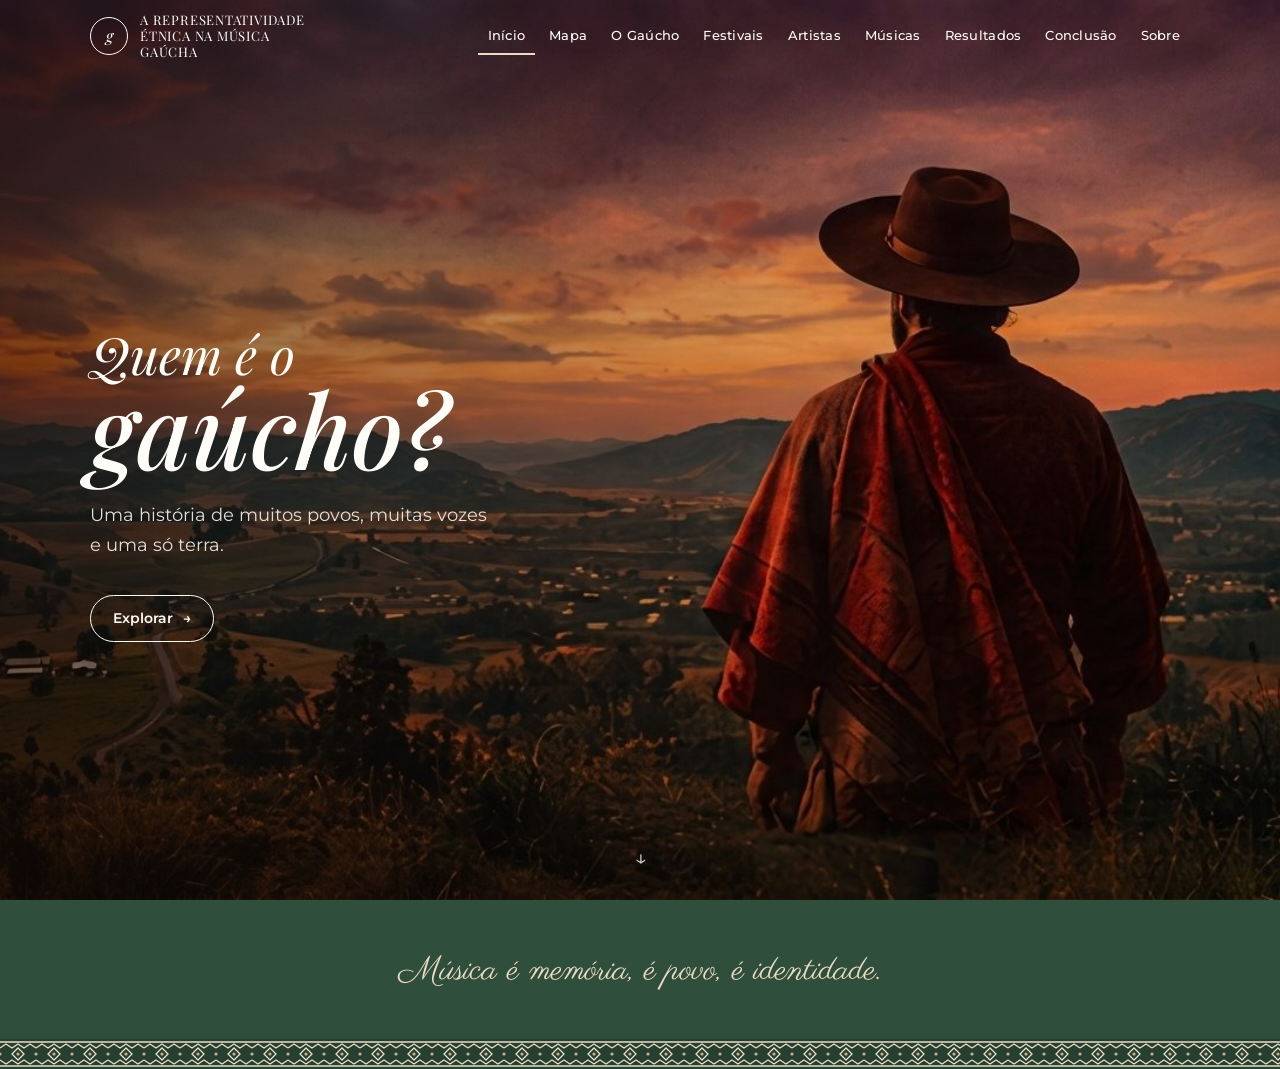
==== index.html @ 1f3fa342 "Site da pesquisa: A representatividade étnica na música gaúcha Site estático com mapa interativo tem" ====
<!doctype html>
<html lang="pt-BR">
<head>
  <meta charset="utf-8">
  <meta name="viewport" content="width=device-width, initial-scale=1">
  <title>Quem é o gaúcho? · A Representatividade Étnica na Música Gaúcha</title>
  <meta name="description" content="Uma história de muitos povos, muitas vozes e uma só terra.">
  <link rel="preconnect" href="https://fonts.googleapis.com">
  <link rel="preconnect" href="https://fonts.gstatic.com" crossorigin>
  <link href="https://fonts.googleapis.com/css2?family=Montserrat:wght@400;500;600;700&family=Playfair+Display:ital,wght@0,500;0,600;1,400;1,500&family=Parisienne&display=swap" rel="stylesheet">
  <link rel="stylesheet" href="assets/css/style.css">
</head>
<body data-pagina="inicio" class="hero-page">
<main id="conteudo">
  <section class="hero">
    <img class="hero-fundo" src="assets/img/capa.jpg" alt="" style="object-position: 72% center">

    <div class="container">
      <h1><small>Quem é o</small>gaúcho?</h1>
      <p>Uma história de muitos povos, muitas vozes e uma só terra.</p>
      <a class="btn btn-contorno" href="mapa.html">Explorar</a>
    </div>
    <a class="rolar" href="mapa.html" aria-label="Ir para o mapa">↓</a>
  </section>
</main>
<script src="assets/js/main.js"></script>
</body>
</html>
---- assets/css/style.css ----
/* =========================================================
   A Representatividade Étnica na Música Gaúcha — estilos
   Paleta base: #6B0F0F (vinho) · #2F4E3B (verde) · #EBDCC5 (bege) · #C9B38F (caramelo) · #F7F3E9 (creme)
   ========================================================= */

:root {
  --bege: #ebdcc5;
  --bege-claro: #f7f3e9;
  --bege-escuro: #c9b38f; /* caramelo */
  --verde: #2f4e3b;
  --verde-claro: #3e6650;
  --vinho: #6b0f0f;
  --vinho-claro: #8c2020;
  --tinta: #2a1d17;        /* texto principal */
  --tinta-suave: #5c4a3e;  /* texto secundário */
  --linha: #dfcfb3;        /* bordas e divisórias */
  --branco: #fffdf8;

  --fonte-titulo: "Playfair Display", Georgia, "Times New Roman", serif;
  --fonte-texto: "Montserrat", "Segoe UI", Arial, sans-serif;

  --largura: 1180px;
  --gutter: clamp(16px, 4vw, 40px);
  --raio: 10px;
  --sombra: 0 6px 24px rgba(42, 29, 23, .10);
  --altura-header: 72px;
}

/* ---------- Base ---------- */
*, *::before, *::after { box-sizing: border-box; }
[hidden] { display: none !important; }
html { scroll-behavior: smooth; }
body {
  margin: 0;
  font-family: var(--fonte-texto);
  font-size: 16px;
  line-height: 1.65;
  color: var(--tinta);
  background: var(--bege-claro);
  -webkit-font-smoothing: antialiased;
  overflow-x: hidden;
}
img { max-width: 100%; display: block; }
a { color: var(--vinho); }
h1, h2, h3, h4 {
  font-family: var(--fonte-titulo);
  font-weight: 600;
  line-height: 1.15;
  margin: 0 0 .5em;
  color: var(--tinta);
}
h1 { font-size: clamp(2rem, 4.5vw, 3.2rem); }
h2 { font-size: clamp(1.5rem, 3vw, 2.1rem); }
h3 { font-size: 1.25rem; }
p { margin: 0 0 1em; }
.lead { font-size: 1.05rem; color: var(--tinta-suave); max-width: 46ch; }

.container {
  width: 100%;
  max-width: var(--largura);
  margin: 0 auto;
  padding: 0 var(--gutter);
}
.skip-link {
  position: absolute; left: -999px; top: 8px;
  background: var(--verde); color: var(--branco); padding: 8px 14px; z-index: 200;
}
.skip-link:focus { left: 8px; }
:focus-visible { outline: 3px solid var(--vinho); outline-offset: 2px; }

/* ---------- Cabeçalho ---------- */
.site-header {
  position: sticky; top: 0; z-index: 100;
  background: rgba(247, 243, 233, .96);
  backdrop-filter: blur(6px);
  border-bottom: 1px solid var(--linha);
}
.site-header .container {
  display: flex; align-items: center; justify-content: space-between;
  gap: 24px; min-height: var(--altura-header);
}
.brand {
  display: flex; align-items: center; gap: 12px;
  text-decoration: none; color: var(--tinta);
  font-family: var(--fonte-titulo);
  font-size: .82rem; line-height: 1.2; letter-spacing: .06em; text-transform: uppercase;
  max-width: 230px;
}
.brand-mark {
  flex: none; width: 38px; height: 38px; border-radius: 50%;
  border: 1.5px solid currentColor;
  display: grid; place-items: center;
  font-size: 1rem; font-style: italic; text-transform: none; letter-spacing: 0;
}
.nav-toggle {
  display: none; background: none; border: 0; cursor: pointer;
  width: 44px; height: 44px; color: inherit; padding: 10px;
}
.nav-toggle span, .nav-toggle span::before, .nav-toggle span::after {
  display: block; width: 24px; height: 2px; background: currentColor; position: relative; transition: .2s;
}
.nav-toggle span::before, .nav-toggle span::after { content: ""; position: absolute; left: 0; }
.nav-toggle span::before { top: -7px; }
.nav-toggle span::after { top: 7px; }
.nav-open .nav-toggle span { background: transparent; }
.nav-open .nav-toggle span::before { top: 0; transform: rotate(45deg); }
.nav-open .nav-toggle span::after { top: 0; transform: rotate(-45deg); }

.site-nav ul { list-style: none; margin: 0; padding: 0; display: flex; gap: 4px; flex-wrap: wrap; }
.site-nav a {
  display: block; padding: 8px 10px; border-radius: 6px;
  text-decoration: none; color: inherit;
  font-size: .82rem; font-weight: 500; letter-spacing: .02em;
}
.site-nav a:hover { background: rgba(107, 15, 15, .08); }
.site-nav a[aria-current="page"] { color: var(--vinho); box-shadow: inset 0 -2px 0 var(--vinho); border-radius: 0; }

/* Cabeçalho transparente sobre a capa (index e conclusão) */
.hero-page .site-header {
  position: absolute; left: 0; right: 0;
  background: transparent; backdrop-filter: none; border-bottom: 0;
  color: var(--branco);
}
.hero-page .brand { color: var(--branco); }
.hero-page .site-nav a[aria-current="page"] { color: var(--branco); box-shadow: inset 0 -2px 0 var(--bege); }
.hero-page .site-nav a:hover { background: rgba(255, 255, 255, .12); }

@media (max-width: 1080px) {
  .nav-toggle { display: block; }
  .site-nav {
    position: fixed; inset: var(--altura-header) 0 auto 0;
    background: var(--bege-claro); color: var(--tinta);
    border-bottom: 1px solid var(--linha); box-shadow: var(--sombra);
    max-height: 0; overflow: hidden; transition: max-height .3s ease;
  }
  .nav-open .site-nav { max-height: 80vh; overflow-y: auto; }
  .site-nav ul { flex-direction: column; padding: 8px var(--gutter) 16px; }
  .site-nav a { padding: 12px 8px; font-size: .95rem; border-bottom: 1px solid var(--linha); border-radius: 0; }
  .hero-page .site-nav a[aria-current="page"],
  .site-nav a[aria-current="page"] { color: var(--vinho); box-shadow: none; font-weight: 700; }
  .hero-page.nav-open .site-header { background: rgba(42, 29, 23, .85); }
}

/* ---------- Botões ---------- */
.btn {
  display: inline-flex; align-items: center; gap: 10px;
  padding: 11px 22px; border-radius: 999px;
  font-family: var(--fonte-texto); font-size: .88rem; font-weight: 600;
  text-decoration: none; cursor: pointer; border: 1.5px solid transparent;
  transition: background .2s, color .2s, transform .2s;
}
.btn::after { content: "→"; transition: transform .2s; }
.btn:hover::after { transform: translateX(3px); }
.btn-verde { background: var(--verde); color: var(--branco); }
.btn-verde:hover { background: var(--verde-claro); }
.btn-vinho { background: var(--vinho); color: var(--branco); }
.btn-vinho:hover { background: var(--vinho-claro); }
.btn-contorno { border-color: currentColor; color: inherit; background: transparent; }
.btn-contorno:hover { background: rgba(255, 255, 255, .12); }
.btn-sem-seta::after { content: none; }

/* ---------- Espaços reservados para imagens ---------- */
.ph {
  position: relative;
  display: grid; place-items: center; text-align: center;
  min-height: 160px; padding: 16px;
  border: 1.5px dashed var(--bege-escuro);
  border-radius: var(--raio);
  background:
    repeating-linear-gradient(135deg, rgba(92,74,62,.06) 0 10px, transparent 10px 20px),
    var(--bege);
  color: var(--tinta-suave);
  font-size: .78rem; font-weight: 600; letter-spacing: .04em; text-transform: uppercase;
}
.ph::before {
  content: ""; display: block; width: 28px; height: 22px; margin: 0 auto 8px;
  border: 2px solid currentColor; border-radius: 3px; opacity: .6;
  background: linear-gradient(135deg, transparent 55%, currentColor 55% 62%, transparent 62%);
}
.ph-circulo { border-radius: 50%; aspect-ratio: 1; min-height: 0; }
.ph-escuro {
  border-color: rgba(247, 243, 233, .35);
  background:
    repeating-linear-gradient(135deg, rgba(255,255,255,.04) 0 10px, transparent 10px 20px),
    transparent;
  color: rgba(247, 243, 233, .7);
}

/* ---------- Seções ---------- */
main { display: block; }
.secao { padding: clamp(48px, 8vw, 96px) 0; }
.secao-topo { padding-top: clamp(40px, 6vw, 72px); }
.eyebrow {
  display: inline-block; margin-bottom: 12px;
  font-size: .75rem; font-weight: 700; letter-spacing: .14em; text-transform: uppercase;
  color: var(--vinho);
}
.duas-colunas {
  display: grid; gap: clamp(28px, 5vw, 64px);
  grid-template-columns: minmax(0, 1fr) minmax(0, 1.2fr);
  align-items: start;
}
@media (max-width: 820px) { .duas-colunas { grid-template-columns: 1fr; } }

.aviso-pendente {
  display: inline-block; font-size: .78rem; color: var(--tinta-suave);
  background: var(--bege); border-left: 3px solid var(--vinho);
  padding: 6px 12px; border-radius: 0 6px 6px 0;
}

/* ---------- Capa (página 1) e Conclusão (página 9) ---------- */
.hero {
  position: relative; min-height: 100vh; min-height: 100svh;
  display: flex; align-items: center;
  color: var(--branco);
  background:
    radial-gradient(ellipse at 75% 40%, rgba(107, 15, 15, .35), transparent 60%),
    linear-gradient(120deg, #3d0909 0%, var(--vinho) 45%, #4a2a12 100%);
  overflow: hidden;
}
.hero-fundo { position: absolute; inset: 0; border-radius: 0; border: 0; width: 100%; height: 100%; object-fit: cover; }

/* Página 3: aquarela de fundo, texto à esquerda e conceitos à direita */
.secao-papel {
  position: relative; overflow: hidden; background: #f1e6d4;
  min-height: calc(100vh - var(--altura-header)); min-height: calc(100svh - var(--altura-header));
  display: flex; align-items: center; padding: clamp(40px, 6vw, 72px) 0;
}
.papel-fundo { position: absolute; inset: 0; width: 100%; height: 100%; object-fit: cover; object-position: 55% 40%; }
.secao-papel::after { /* suaviza a borda esquerda para leitura do texto */
  content: ""; position: absolute; inset: 0; pointer-events: none;
  background: linear-gradient(90deg, rgba(241, 230, 212, .92) 0%, rgba(241, 230, 212, .55) 30%, transparent 48%);
}
.papel-grade { position: relative; z-index: 1; display: flex; justify-content: space-between; align-items: center; gap: 32px; }
.papel-texto { max-width: 400px; }
.papel-conceitos { width: 300px; flex: none; }
.papel-conceitos .conceito-btn { background: rgba(247, 243, 233, .94); backdrop-filter: blur(2px); }
@media (max-width: 860px) {
  .secao-papel { display: block; min-height: 0; padding-top: 0; }
  .papel-fundo { position: relative; height: 56vw; object-position: 50% 40%; }
  .secao-papel::after { display: none; }
  .papel-grade { flex-direction: column; align-items: stretch; padding-top: 28px; }
  .papel-texto { max-width: none; }
  .papel-conceitos { width: 100%; }
}
.hero-fundo.ph { align-items: end; padding-bottom: 90px; }
.hero::after { /* escurece para leitura do texto quando a imagem real entrar */
  content: ""; position: absolute; inset: 0;
  background: linear-gradient(90deg, rgba(20, 8, 4, .55) 0%, rgba(20, 8, 4, .1) 70%);
  pointer-events: none;
}
.hero .container { position: relative; z-index: 1; padding-top: var(--altura-header); }
.hero h1 {
  color: var(--branco); font-style: italic; font-weight: 500;
  font-size: clamp(3rem, 9vw, 6.4rem); line-height: .95; margin-bottom: 24px;
}
.hero h1 small { display: block; font-size: .5em; font-weight: 400; }
.hero p { font-size: clamp(1rem, 1.6vw, 1.15rem); max-width: 34ch; color: rgba(247, 243, 233, .9); }
.hero .btn { margin-top: 16px; }
.hero-conclusao { text-align: center; justify-content: center;
  background: linear-gradient(180deg, #4a1e0c 0%, #7a3412 45%, #2a1d17 100%); }
.hero-conclusao .container { display: flex; flex-direction: column; align-items: center; }
.hero-conclusao h1 { font-size: clamp(2.4rem, 6.5vw, 4.6rem); }
.hero-conclusao p { max-width: 58ch; }
.hero-conclusao::after { background: rgba(20, 8, 4, .35); }
.rolar {
  position: absolute; left: 50%; bottom: 24px; z-index: 1; transform: translateX(-50%);
  color: var(--branco); font-size: 1.4rem; text-decoration: none; opacity: .8;
  animation: flutuar 2s ease-in-out infinite;
}
@keyframes flutuar { 50% { transform: translate(-50%, 6px); } }

/* ---------- Mapa (página 2) ---------- */
.mapa-grid {
  display: grid; grid-template-columns: minmax(0, .75fr) minmax(0, 1.5fr); grid-template-rows: auto 1fr;
  grid-template-areas: "texto palco" "lateral palco"; column-gap: clamp(24px, 4vw, 56px); align-items: start;
}
.mapa-texto { grid-area: texto; }
.mapa-palco { grid-area: palco; }
.mapa-lateral { grid-area: lateral; }
@media (max-width: 900px) {
  .mapa-grid { grid-template-columns: 1fr; grid-template-areas: "texto" "palco" "lateral"; }
}

.legenda-povos { list-style: none; padding: 0; margin: 8px 0 0; display: grid; gap: 4px; }
.povo-btn {
  display: flex; align-items: center; gap: 12px; width: 100%; padding: 6px 10px 6px 6px;
  background: none; border: 1px solid transparent; border-radius: 999px; cursor: pointer;
  font-family: var(--fonte-texto); font-size: .9rem; color: var(--tinta); text-align: left;
  transition: opacity .3s, background .2s, border-color .2s;
}
.povo-btn:hover { background: var(--branco); border-color: var(--linha); }
.povo-btn.ativo { background: var(--branco); border-color: currentColor; }
.povo-btn.ausente { opacity: .45; }
.povo-btn .povo-nome { font-weight: 600; }
.povo-btn .povo-data { margin-left: auto; font-size: .78rem; color: var(--tinta-suave); }
.povo-icone { flex: none; width: 32px; height: 32px; border-radius: 50%; display: grid; place-items: center; color: var(--branco); }
.povo-icone.grande { width: 48px; height: 48px; }
@media (max-width: 900px) {
  .legenda-povos { grid-template-columns: repeat(auto-fill, minmax(190px, 1fr)); }
}

.mapa-palco { position: relative; }
.mapa-figura { margin: 0; }
.mapa-figura svg { display: block; width: 100%; height: auto; max-height: 78vh; }
.area { stroke: var(--bege-claro); stroke-width: 2; stroke-linejoin: round; cursor: pointer; transition: opacity .6s ease, filter .2s; }
.area:hover, .area.ativo { filter: brightness(1.12) saturate(1.1); }
.area-orig.esmaecida { opacity: .32; }
.area-orig.oculta { opacity: 0; pointer-events: none; }
.area-reg { opacity: 0; pointer-events: none; }
.area-reg.visivel { opacity: 1; pointer-events: auto; }
.area-reg.nova { animation: chegada 1s ease; }
@keyframes chegada { from { opacity: 0; } 40% { filter: brightness(1.35); } }
.pino { cursor: pointer; transition: transform .7s cubic-bezier(.4, 0, .2, 1), opacity .4s; }
.pino-fundo { stroke: var(--branco); stroke-width: 3; filter: drop-shadow(0 2px 4px rgba(0,0,0,.3)); transition: r .2s; }
.pino:hover .pino-fundo, .pino.ativo .pino-fundo { r: 28; }
.pino.ativo .pino-fundo { stroke: var(--tinta); }
.pino.oculto { opacity: 0; pointer-events: none; }
.pino:focus { outline: none; }
.pino:focus-visible .pino-fundo { stroke: var(--tinta); stroke-width: 4; }

.mapa-card {
  position: relative; margin-top: 8px;
  background: var(--branco); border: 1px solid var(--linha); border-radius: 14px; box-shadow: var(--sombra);
  padding: 22px 22px 18px; font-size: .9rem; animation: surgir .3s ease;
}
@keyframes surgir { from { opacity: 0; transform: translateY(6px); } }
.card-voltar { margin-top: 14px; background: none; border: 0; padding: 0; cursor: pointer;
  font-family: var(--fonte-texto); font-size: .82rem; font-weight: 600; color: var(--verde); }
.card-voltar:hover { color: var(--vinho); }
.mapa-card .janela-fechar { top: 6px; right: 6px; }
.card-topo { display: flex; gap: 14px; align-items: center; margin-bottom: 14px; padding-right: 28px; }
.card-topo h2 { font-size: 1.45rem; margin: 0; }
.card-data { display: block; font-size: .8rem; font-weight: 600; color: var(--vinho); margin-top: 2px; }
.card-onde { color: var(--tinta-suave); }
.card-rotulo { margin: 14px 0 6px; font-size: .74rem; font-weight: 700; letter-spacing: .1em; text-transform: uppercase; color: var(--verde); }
.card-contrib { margin: 0; padding-left: 18px; }
.card-contrib li { margin-bottom: 2px; }

.tempo-controle { display: flex; align-items: center; gap: 20px; margin-top: 32px; padding: 18px 20px;
  background: var(--branco); border: 1px solid var(--linha); border-radius: var(--raio); }
.tempo-botoes { display: flex; gap: 6px; flex: none; }
.tempo-nav { width: 40px; height: 40px; border-radius: 50%; border: 1.5px solid var(--verde); background: none; color: var(--verde);
  cursor: pointer; font-size: 1rem; display: grid; place-items: center; }
.tempo-nav:hover:not(:disabled) { background: var(--verde); color: var(--branco); }
.tempo-nav:disabled { opacity: .35; cursor: default; }
.tempo-play { background: var(--verde); color: var(--branco); font-size: .8rem; }
.tempo-linha { position: relative; list-style: none; margin: 0; padding: 0; flex: 1; display: grid; grid-template-columns: repeat(7, minmax(0, 1fr)); }
.tempo-linha::before { content: ""; position: absolute; left: 7%; right: 7%; top: 9px; height: 2px; background: var(--bege-escuro); }
.tempo-ponto { position: relative; width: 100%; background: none; border: 0; padding: 26px 4px 0; cursor: pointer;
  font-family: var(--fonte-texto); text-align: center; color: var(--tinta-suave); }
.tempo-ponto::before { content: ""; position: absolute; top: 2px; left: 50%; width: 16px; height: 16px; margin-left: -8px; border-radius: 50%;
  background: var(--bege-claro); border: 2px solid var(--bege-escuro); transition: .3s; }
.tempo-ponto.passado::before { background: var(--vinho); border-color: var(--vinho); }
.tempo-ponto[aria-current]::before { background: var(--vinho); border-color: var(--vinho); box-shadow: 0 0 0 5px rgba(107, 15, 15, .18); transform: scale(1.15); }
.tempo-ano { display: block; font-family: var(--fonte-titulo); font-size: 1.05rem; font-weight: 600; color: var(--tinta); line-height: 1.2; }
.tempo-sub { display: block; font-size: .7rem; line-height: 1.3; margin-top: 2px; }
.tempo-ponto[aria-current] .tempo-ano { color: var(--vinho); }
.tempo-ponto:hover .tempo-ano { color: var(--vinho); }
.tempo-legenda { margin: 14px 0 0; font-size: .92rem; color: var(--tinta-suave); text-align: center; min-height: 1.6em; }
@media (max-width: 760px) {
  .tempo-controle { flex-direction: column; align-items: stretch; padding: 16px 12px; }
  .tempo-botoes { justify-content: center; }
  .tempo-linha { overflow-x: auto; grid-template-columns: repeat(7, minmax(84px, 1fr)); scrollbar-width: thin; }
  .tempo-linha::before { left: 42px; right: 42px; }
}

/* ---------- Conceitos (página 3) ---------- */
.conceitos { display: grid; gap: 12px; margin-top: 28px; }
.conceito-btn {
  display: flex; align-items: center; gap: 14px; width: 100%;
  padding: 16px 20px; text-align: left; cursor: pointer;
  background: var(--branco); border: 1px solid var(--linha); border-radius: var(--raio);
  font-family: var(--fonte-titulo); font-size: 1.15rem; color: var(--tinta);
  transition: border-color .2s, transform .2s, box-shadow .2s;
}
.conceito-btn::before {
  content: "+"; flex: none; width: 28px; height: 28px; border-radius: 50%;
  display: grid; place-items: center; border: 1.5px solid var(--vinho); color: var(--vinho);
  font-family: var(--fonte-texto); font-weight: 600;
}
.conceito-btn::after { content: "→"; margin-left: auto; color: var(--tinta-suave); }
.conceito-btn:hover { border-color: var(--vinho); transform: translateX(4px); box-shadow: var(--sombra); }

/* ---------- Janela (dialog) ---------- */
dialog.janela {
  width: min(560px, calc(100vw - 32px)); max-height: 86vh;
  padding: 0; border: 0; border-radius: 14px;
  background: var(--bege-claro); color: var(--tinta); box-shadow: 0 20px 60px rgba(0,0,0,.35);
}
dialog.janela::backdrop { background: rgba(42, 29, 23, .55); }
.janela-corpo { padding: 32px clamp(20px, 5vw, 36px) 28px; }
.janela-fechar {
  position: absolute; top: 10px; right: 10px; width: 40px; height: 40px;
  border: 0; border-radius: 50%; background: transparent; cursor: pointer;
  font-size: 1.5rem; color: var(--tinta-suave);
}
.janela-fechar:hover { background: var(--bege); }
.janela .meta { font-size: .85rem; color: var(--tinta-suave); margin-bottom: 16px; }
.janela-corpo p { font-size: .95rem; }
.janela-sintese { margin: 18px 0 0; padding: 12px 14px; background: var(--bege); border-left: 3px solid var(--vinho); border-radius: 0 6px 6px 0; }

/* ---------- Festivais / linha do tempo (página 4) ---------- */
.linha-tempo {
  position: relative; list-style: none; margin: 48px 0 0; padding: 0;
  display: grid; grid-template-columns: repeat(5, minmax(0, 1fr)); gap: 20px;
}
.linha-tempo::before {
  content: ""; position: absolute; left: 0; right: 0; top: 72px; height: 2px;
  background: linear-gradient(90deg, transparent, var(--vinho) 8%, var(--vinho) 92%, transparent);
}
.festival-btn {
  position: relative; width: 100%; background: none; border: 0; padding: 0; cursor: pointer;
  text-align: center; color: var(--tinta); font-family: var(--fonte-texto);
}
.festival-capa { display: block; width: 144px; height: 144px; max-width: 100%; margin: 0 auto 16px; border-radius: 8px; object-fit: cover; box-shadow: var(--sombra); transition: transform .2s, box-shadow .2s; }
.festival-btn .ph.festival-capa { display: grid; min-height: 0; font-size: .62rem; padding: 10px; box-shadow: none; }
.festival-btn .ano {
  display: inline-block; margin-bottom: 8px; padding: 2px 10px; border-radius: 999px;
  background: var(--vinho); color: var(--branco); font-size: .78rem; font-weight: 700;
}
.festival-btn strong { display: block; font-family: var(--fonte-titulo); font-size: 1.08rem; line-height: 1.25; }
.festival-btn .cidade { display: block; font-size: .85rem; color: var(--tinta-suave); margin-top: 4px; }
.festival-btn .mais { display: inline-block; margin-top: 10px; font-size: .78rem; font-weight: 600; color: var(--verde); }
.festival-btn:hover .festival-capa { transform: translateY(-3px); box-shadow: 0 10px 28px rgba(42, 29, 23, .2); }
.festival-btn:hover strong { color: var(--vinho); }
@media (max-width: 860px) {
  .linha-tempo { grid-template-columns: 1fr; gap: 0; padding-left: 28px; }
  .linha-tempo::before { left: 8px; right: auto; top: 0; bottom: 0; width: 2px; height: auto;
    background: var(--vinho); }
  .linha-tempo li { position: relative; padding: 0 0 28px; }
  .linha-tempo li::before { content: ""; position: absolute; left: -26px; top: 22px; width: 14px; height: 14px;
    border-radius: 50%; background: var(--bege-claro); border: 2px solid var(--vinho); }
  .festival-btn { display: grid; grid-template-columns: 96px 1fr; gap: 16px; text-align: left; align-items: center; }
  .festival-capa { width: 96px; height: 96px; margin: 0; }
}

/* ---------- Artistas (página 5) ---------- */
.artistas { display: grid; gap: 20px; grid-template-columns: repeat(4, minmax(0, 1fr)); margin-top: 40px; }
.artista {
  background: var(--branco); border: 1px solid var(--linha); border-radius: var(--raio);
  overflow: hidden; display: flex; flex-direction: column;
}
.artista .ph { border-radius: 0; border-width: 0 0 1.5px; aspect-ratio: 3 / 4; min-height: 0; }
.artista-foto { width: 100%; aspect-ratio: 3 / 4; object-fit: cover; object-position: center top; background: var(--bege); }
.artista-texto { padding: 18px 18px 22px; }
.artista h3 { margin-bottom: 8px; }
.artista p { font-size: .9rem; color: var(--tinta-suave); margin: 0; }
@media (max-width: 960px) { .artistas { grid-template-columns: repeat(2, minmax(0, 1fr)); } }
@media (max-width: 520px) { .artistas { grid-template-columns: 1fr; } }

/* ---------- Músicas (página 6) ---------- */
.eixos { list-style: none; counter-reset: eixo; padding: 0; margin: 24px 0 0; display: grid; gap: 12px; }
.eixos li { counter-increment: eixo; display: flex; align-items: center; gap: 14px; font-weight: 500; }
.eixos li::before {
  content: counter(eixo); flex: none; width: 32px; height: 32px; border-radius: 50%;
  display: grid; place-items: center; background: var(--vinho); color: var(--branco);
  font-weight: 700; font-size: .9rem;
}
.grupo-artista { margin-top: 56px; }
.grupo-artista h2 { display: flex; align-items: baseline; gap: 12px; border-bottom: 1px solid var(--linha); padding-bottom: 12px; }
.grupo-artista h2 small { font-family: var(--fonte-texto); font-size: .85rem; font-weight: 500; color: var(--tinta-suave); }
.lista-musicas { list-style: none; padding: 0; margin: 20px 0 0; display: grid; gap: 12px;
  grid-template-columns: repeat(auto-fill, minmax(240px, 1fr)); }
.musica-card {
  display: flex; align-items: center; gap: 14px; height: 100%;
  padding: 16px 18px; border-radius: var(--raio);
  background: var(--branco); border: 1px solid var(--linha);
  text-decoration: none; color: var(--tinta);
  transition: border-color .2s, transform .2s, box-shadow .2s;
}
.musica-card .num { flex: none; font-family: var(--fonte-titulo); font-size: 1.4rem; color: var(--vinho); min-width: 2ch; }
.musica-card strong { display: block; font-family: var(--fonte-titulo); font-size: 1.05rem; line-height: 1.25; }
.musica-card span.ver { display: block; font-size: .78rem; color: var(--verde); font-weight: 600; margin-top: 4px; }
.musica-card:hover { border-color: var(--vinho); transform: translateY(-2px); box-shadow: var(--sombra); }

/* ---------- Ficha da música (página 7) ---------- */
.voltar { display: inline-flex; gap: 8px; font-size: .88rem; font-weight: 600; text-decoration: none; color: var(--tinta-suave); margin-bottom: 24px; }
.voltar:hover { color: var(--vinho); }
.ficha-topo { display: flex; flex-wrap: wrap; align-items: end; justify-content: space-between; gap: 12px 32px;
  border-bottom: 1px solid var(--linha); padding-bottom: 24px; margin-bottom: 32px; }
.ficha-topo h1 { margin: 0; }
.ficha-topo .artista-nome { font-size: 1.05rem; color: var(--tinta-suave); margin: 6px 0 0; }
.ficha { display: grid; grid-template-columns: minmax(0, 1fr) minmax(0, 1.15fr); gap: clamp(24px, 4vw, 48px); align-items: start; }
@media (max-width: 860px) { .ficha { grid-template-columns: 1fr; } }
.painel { background: var(--branco); border: 1px solid var(--linha); border-radius: var(--raio); padding: clamp(20px, 3vw, 32px); }
.painel > h2 { font-size: 1.3rem; }
.analise-eixo { padding: 18px 0; border-top: 1px solid var(--linha); }
.analise-eixo:first-of-type { border-top: 0; padding-top: 4px; }
.analise-eixo h3 { display: flex; align-items: center; gap: 12px; font-size: 1.05rem; }
.analise-eixo h3 .n { flex: none; width: 26px; height: 26px; border-radius: 50%; display: grid; place-items: center;
  background: var(--vinho); color: var(--branco); font-family: var(--fonte-texto); font-size: .78rem; font-weight: 700; }
.analise-eixo p, .analise-eixo blockquote { font-size: .95rem; }
.analise-eixo blockquote { margin: 10px 0 0; padding: 8px 14px; border-left: 3px solid var(--verde);
  background: var(--bege-claro); font-family: var(--fonte-titulo); font-style: italic; }
.analise-eixo .rotulo { margin: 14px 0 6px; font-size: .78rem; font-weight: 700; letter-spacing: .08em; text-transform: uppercase; color: var(--verde); }
.analise-eixo .rotulo-inline { color: var(--verde); }
.analise-eixo blockquote + blockquote { margin-top: 6px; }
.analise-eixo blockquote + p:not(.rotulo) { margin-top: 12px; }
.nota { font-size: .85rem; color: var(--tinta-suave); margin-top: -4px; }
.trechos { list-style: none; padding: 0; margin: 0 0 24px; display: grid; gap: 14px; }
.trechos li { font-family: var(--fonte-titulo); font-style: italic; font-size: 1.05rem; line-height: 1.6;
  padding-left: 16px; border-left: 3px solid var(--vinho); }
.btn-letra { font-size: .82rem; }
.letra { max-height: calc(100vh - var(--altura-header) - 40px); overflow-y: auto; }
.letra { position: sticky; top: calc(var(--altura-header) + 20px); }
.letra pre { margin: 0; white-space: pre-wrap; font-family: var(--fonte-titulo); font-size: 1.02rem; line-height: 1.8; }
@media (max-width: 860px) { .letra { position: static; max-height: none; overflow: visible; } }
.ficha-nav { display: flex; justify-content: space-between; gap: 16px; flex-wrap: wrap; margin-top: 40px; }
.ficha-nav a { text-decoration: none; font-weight: 600; font-size: .9rem; color: var(--verde); }
.ficha-nav a:hover { color: var(--vinho); }
.vazio { color: var(--tinta-suave); font-style: italic; }

/* ---------- Resultados (página 8) ---------- */
.abas { display: flex; flex-wrap: wrap; gap: 6px; margin: 28px 0 20px; }
.abas button {
  padding: 8px 16px; border-radius: 6px; border: 1px solid var(--linha);
  background: var(--branco); cursor: pointer; font-family: var(--fonte-texto); font-size: .85rem; font-weight: 600; color: var(--tinta);
}
.abas button[aria-selected="true"] { background: var(--vinho); color: var(--branco); border-color: var(--vinho); }
.resultados-layout { display: grid; grid-template-columns: minmax(0, 1.6fr) minmax(0, 1fr); gap: 32px; align-items: start; }
@media (max-width: 860px) { .resultados-layout { grid-template-columns: 1fr; } }
.kpis { display: grid; grid-template-columns: repeat(4, minmax(0, 1fr)); gap: 16px; margin: 32px 0 8px; }
@media (max-width: 860px) { .kpis { grid-template-columns: repeat(2, minmax(0, 1fr)); } }
.kpi { background: var(--branco); border: 1px solid var(--linha); border-radius: var(--raio); padding: 18px 20px; }
.kpi-valor { display: block; font-family: var(--fonte-texto); font-weight: 600; font-size: clamp(2rem, 4vw, 2.8rem); line-height: 1.1; color: var(--tinta); }
.kpi-rotulo { display: block; margin-top: 6px; font-size: .85rem; color: var(--tinta-suave); line-height: 1.4; }

.grafico h2 { font-size: 1.35rem; margin-bottom: 4px; }
.grafico-sub { font-size: .88rem; color: var(--tinta-suave); margin-bottom: 24px; }
.grafico-nota { margin: 24px 0 0; padding-top: 16px; border-top: 1px solid var(--linha); font-size: .92rem; }
.barras { display: grid; gap: 14px; }
.barra-linha { display: grid; grid-template-columns: minmax(120px, 34%) 1fr; gap: 16px; align-items: center; border-radius: 6px; padding: 2px 4px; cursor: default; }
.barra-linha:hover, .barra-linha:focus-visible { background: var(--bege-claro); }
.barra-nome { font-size: .88rem; color: var(--tinta); line-height: 1.3; }
.barra-trilho { display: flex; align-items: center; gap: 10px; min-height: 28px; border-left: 1px solid var(--linha); }
.barra { display: block; height: 24px; background: var(--vinho); border-radius: 0 4px 4px 0; min-width: 0; }
.barra-neutra { background: #a9a193; }
.barra-valor { font-size: .88rem; font-weight: 600; font-variant-numeric: tabular-nums; color: var(--tinta); }
.pilha { display: flex; gap: 2px; height: 24px; }
.pilha-seg { display: flex; align-items: center; justify-content: center; min-width: 0; font-size: .75rem; font-weight: 600; cursor: default; }
.pilha-seg:first-child { border-radius: 0; }
.pilha-seg:last-child { border-radius: 0 4px 4px 0; }
.pilha-seg:hover, .pilha-seg:focus-visible, .segmento:hover, .segmento:focus-visible { filter: brightness(1.15); outline: none; }
.segmentada { display: flex; gap: 2px; height: 28px; }
.segmento { display: flex; align-items: center; padding: 0 8px; border-radius: 4px; min-width: 0; font-size: .78rem; font-weight: 600; cursor: default; }
.segmento-txt { white-space: nowrap; }
.legenda-graf { list-style: none; padding: 0; margin: 18px 0 0; display: flex; flex-wrap: wrap; gap: 8px 20px; font-size: .84rem; color: var(--tinta-suave); }
.legenda-graf li { display: flex; align-items: center; gap: 8px; }
.chave { width: 12px; height: 12px; border-radius: 3px; flex: none; }
.tabela { margin-top: 18px; font-size: .88rem; }
.tabela summary { cursor: pointer; font-weight: 600; color: var(--verde); }
.tabela h3 { font-family: var(--fonte-texto); font-size: .8rem; font-weight: 700; letter-spacing: .06em; text-transform: uppercase; color: var(--tinta-suave); margin: 18px 0 6px; }
.lista-cat { margin: 0; padding-left: 18px; columns: 2 220px; }
.lista-cat li { break-inside: avoid; margin-bottom: 2px; }
.lista-cat span { color: var(--tinta-suave); }
.tabela-dados { width: 100%; border-collapse: collapse; margin-top: 12px; font-size: .85rem; }
.tabela-dados th, .tabela-dados td { padding: 8px 10px; border-bottom: 1px solid var(--linha); text-align: left; }
.tabela-dados td { font-variant-numeric: tabular-nums; }
.dica { position: absolute; z-index: 150; pointer-events: none; background: var(--tinta); color: var(--branco);
  padding: 8px 12px; border-radius: 6px; font-size: .8rem; box-shadow: var(--sombra); max-width: 260px; }
.dica strong { display: block; font-size: .95rem; }
.dica span { opacity: .85; }
@media (max-width: 560px) { .barra-linha { grid-template-columns: 1fr; gap: 4px; } }

.citacao {
  margin: 0; padding: 28px; border: 1px solid var(--linha); border-radius: var(--raio); background: var(--branco);
  font-family: var(--fonte-titulo); font-style: italic; font-size: 1.15rem; line-height: 1.6; color: var(--tinta);
}

/* ---------- Sobre (página 10) ---------- */
.sobre-grade { display: grid; gap: 20px; grid-template-columns: repeat(2, minmax(0, 1fr)); margin-top: 24px; }
.sobre-titulo { max-width: 60ch; }
.sobre-numeros { margin-top: 28px; }
.sobre-grade .painel h2, .sobre-ref h2, .sobre-creditos h2 { font-size: 1.3rem; }
.sobre-grade .painel p { font-size: .95rem; }
.sobre-sub { font-family: var(--fonte-texto); font-size: .78rem; font-weight: 700; letter-spacing: .1em; text-transform: uppercase; color: var(--verde); margin: 18px 0 6px; }
.citar { font-size: .88rem !important; background: var(--bege-claro); padding: 12px 14px; border-left: 3px solid var(--vinho); border-radius: 0 6px 6px 0; }
.ficha-tecnica { margin: 0; display: grid; grid-template-columns: max-content 1fr; gap: 10px 18px; font-size: .92rem; }
.ficha-tecnica dt { font-weight: 600; color: var(--verde); }
.ficha-tecnica dd { margin: 0; }
@media (max-width: 560px) { .ficha-tecnica { grid-template-columns: 1fr; gap: 2px; } .ficha-tecnica dd { margin-bottom: 10px; } }
.sobre-ref, .sobre-creditos { margin-top: 20px; }
.sobre-ref summary { cursor: pointer; list-style: none; display: flex; align-items: center; justify-content: space-between; }
.sobre-ref summary::-webkit-details-marker { display: none; }
.sobre-ref summary::after { content: "+"; font-size: 1.5rem; color: var(--vinho); }
.sobre-ref[open] summary::after { content: "−"; }
.sobre-ref summary h2 { margin: 0; }
.referencias { margin: 18px 0 0; padding-left: 0; list-style: none; display: grid; gap: 10px; font-size: .9rem; }
.referencias li { padding-left: 1.2em; text-indent: -1.2em; }
@media (max-width: 720px) { .sobre-grade { grid-template-columns: 1fr; } }

/* ---------- Navegação entre páginas e rodapé ---------- */
.pager { border-top: 1px solid var(--linha); padding: 28px 0; }
.pager .container { display: flex; justify-content: space-between; gap: 16px; flex-wrap: wrap; }
.pager a { text-decoration: none; color: var(--tinta); font-size: .9rem; }
.pager a small { display: block; font-size: .72rem; letter-spacing: .1em; text-transform: uppercase; color: var(--tinta-suave); }
.pager a strong { font-family: var(--fonte-titulo); font-size: 1.15rem; }
.pager a:hover strong { color: var(--vinho); }
.pager .proxima { margin-left: auto; text-align: right; }

.site-footer { background: var(--verde); color: var(--bege); padding: 40px 0; font-size: .85rem; }
.site-footer .container { display: flex; flex-wrap: wrap; gap: 12px 32px; justify-content: space-between; align-items: center; }
.site-footer p { margin: 0; }
.site-footer .frase { font-family: var(--fonte-titulo); font-style: italic; font-size: 1.15rem; }

@media (prefers-reduced-motion: reduce) {
  *, *::before, *::after { animation: none !important; transition: none !important; scroll-behavior: auto !important; }
}

/* =========================================================
   Recursos estilísticos (referência visual do "Site pfi.docx")
   ========================================================= */
:root { --fonte-script: "Parisienne", "Segoe Script", cursive; }

/* Textura de papel em todo o fundo */
body {
  background-color: var(--bege-claro);
  background-image: url("data:image/svg+xml,%3Csvg xmlns='http://www.w3.org/2000/svg' width='260' height='260'%3E%3Cfilter id='n'%3E%3CfeTurbulence type='fractalNoise' baseFrequency='.8' numOctaves='3' stitchTiles='stitch'/%3E%3CfeColorMatrix values='0 0 0 0 .42 0 0 0 0 .31 0 0 0 0 .19 0 0 0 .07 0'/%3E%3C/filter%3E%3Crect width='100%25' height='100%25' filter='url(%23n)'/%3E%3C/svg%3E");
}

/* Letra manuscrita */
.script { font-family: var(--fonte-script); font-weight: 400; color: var(--vinho); line-height: 1.25; }

/* Ornamento divisor: linha — losango — linha */
.ornamento {
  display: block; width: 120px; height: 12px; margin: 10px 0 12px;
  background: url("data:image/svg+xml,%3Csvg xmlns='http://www.w3.org/2000/svg' viewBox='0 0 120 12'%3E%3Cg fill='none' stroke='%23c9b38f' stroke-width='1.2'%3E%3Cpath d='M0 6h48M72 6h48'/%3E%3Cpath d='M60 1l5 5-5 5-5-5z' fill='%23ebdcc5'/%3E%3Ccircle cx='52' cy='6' r='1.2' fill='%23c9b38f'/%3E%3Ccircle cx='68' cy='6' r='1.2' fill='%23c9b38f'/%3E%3C/g%3E%3C/svg%3E") no-repeat center / contain;
}
.ornamento-centro { margin-left: auto; margin-right: auto; }

/* Rodapé: frase manuscrita + faixa com padrão de tecelagem (pala) */
.site-footer { position: relative; text-align: center; padding: 44px 0 70px; }
.site-footer .container { justify-content: center; }
.site-footer .frase { font-family: var(--fonte-script); font-style: normal; font-size: clamp(1.6rem, 3vw, 2.1rem); color: var(--bege); }
.site-footer::after {
  content: ""; position: absolute; left: 0; right: 0; bottom: 0; height: 30px;
  background: url("data:image/svg+xml,%3Csvg xmlns='http://www.w3.org/2000/svg' width='36' height='30'%3E%3Crect width='36' height='30' fill='%23263f30'/%3E%3Cg fill='none' stroke='%23ebdcc5' stroke-width='1.3'%3E%3Cpath d='M0 3h36M0 27h36'/%3E%3Cpath d='M0 9l6-4 6 4 6-4 6 4 6-4 6 4M0 21l6 4 6-4 6 4 6-4 6 4 6-4'/%3E%3Cpath d='M18 9l6 6-6 6-6-6z'/%3E%3C/g%3E%3Ccircle cx='18' cy='15' r='1.6' fill='%23c9b38f'/%3E%3Ccircle cx='0' cy='15' r='1.6' fill='%23c9b38f'/%3E%3Ccircle cx='36' cy='15' r='1.6' fill='%23c9b38f'/%3E%3C/svg%3E") repeat-x;
}

/* Mapa: rosa dos ventos */
.rosa-ventos { position: absolute; right: 0; bottom: 4%; width: clamp(70px, 9vw, 110px); color: var(--bege-escuro); pointer-events: none; }
@media (max-width: 900px) { .rosa-ventos { width: 64px; bottom: 0; } }

/* Festivais: laço desenhado no topo */
.secao-laco { position: relative; overflow: hidden; }
.laco { position: absolute; top: 70px; right: -40px; width: min(62%, 760px); color: var(--bege-escuro); pointer-events: none; z-index: 0; }
.secao-laco .container { position: relative; z-index: 1; }
@media (max-width: 860px) { .laco { width: 90%; top: 30px; opacity: .6; } }

/* Artistas: moldura e ornamento */
.artista { transition: transform .25s, box-shadow .25s; }
.artista:hover { transform: translateY(-4px); box-shadow: var(--sombra); }
.artista-foto { filter: sepia(.12) saturate(.95); transition: filter .3s; }
.artista:hover .artista-foto { filter: none; }
.artista-texto h3 { margin-bottom: 0; }

/* Músicas: avatar do artista no título do grupo */
.grupo-artista h2 { align-items: center; }
.avatar { width: 46px; height: 46px; border-radius: 50%; object-fit: cover; object-position: center 20%; flex: none;
  box-shadow: 0 0 0 2px var(--bege-claro), 0 0 0 3px var(--bege-escuro); }

/* Resultados: citação com aspas e raminho */
.citacao { position: relative; padding-top: 44px; text-align: center; }
.citacao::before { content: "“"; position: absolute; top: -6px; left: 50%; transform: translateX(-50%);
  font-family: var(--fonte-titulo); font-size: 4.5rem; line-height: 1; color: var(--bege-escuro); font-style: normal; }
.ramo { display: block; width: 90px; margin: 14px auto 0; color: var(--bege-escuro); }

/* Sobre: ícones, ornamento vertical (pala) e frase manuscrita */
.sobre-topo { position: relative; display: flex; justify-content: space-between; align-items: flex-end; gap: 24px; flex-wrap: wrap; }
.sobre-frase { display: flex; align-items: flex-end; gap: 6px; margin: 0 0 8px; }
.sobre-frase .script { font-size: clamp(1.4rem, 2.4vw, 1.9rem); transform: rotate(-6deg); text-align: center; max-width: 13ch; }
.sobre-frase svg { width: 46px; flex: none; color: var(--bege-escuro); }
.titulo-icone { display: flex; align-items: center; gap: 12px; }
.titulo-icone svg { width: 30px; height: 30px; flex: none; color: var(--vinho); }
.sobre-conteudo { position: relative; }
.pala-vertical { position: absolute; top: 0; right: -46px; height: 100%; width: 26px; color: var(--vinho); opacity: .55; pointer-events: none; }
@media (max-width: 1280px) { .pala-vertical { display: none; } }
.pala-vertical {
  background: url("data:image/svg+xml,%3Csvg xmlns='http://www.w3.org/2000/svg' width='26' height='120'%3E%3Cg fill='none' stroke='%236b0f0f' stroke-width='1.2'%3E%3Cpath d='M13 0v44M13 76v44'/%3E%3Cpath d='M13 44l9 16-9 16-9-16z'/%3E%3Cpath d='M13 52l4.5 8-4.5 8-4.5-8z' fill='%236b0f0f'/%3E%3C/g%3E%3Ccircle cx='13' cy='20' r='1.6' fill='%236b0f0f'/%3E%3Ccircle cx='13' cy='100' r='1.6' fill='%236b0f0f'/%3E%3C/svg%3E") repeat-y center top;
}
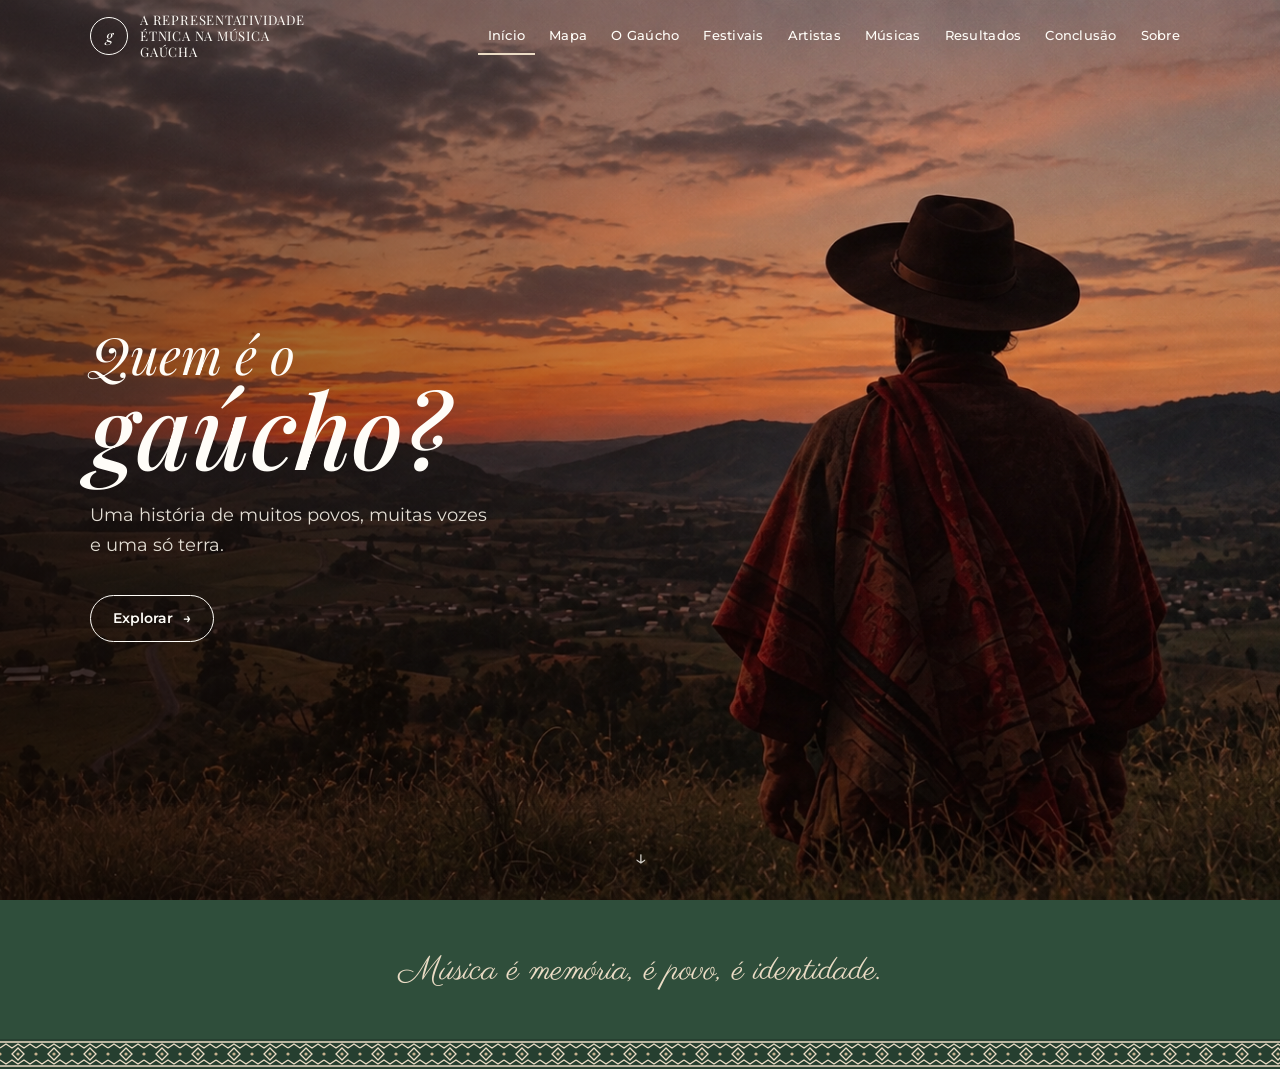
==== commit 3e1c8b45: "Update index.html" ====
--- a/index.html
+++ b/index.html
@@ -13,7 +13,7 @@
 <body data-pagina="inicio" class="hero-page">
 <main id="conteudo">
   <section class="hero">
-    <img class="hero-fundo" src="assets/img/capa.jpg" alt="" style="object-position: 72% center">
+    <img class="hero-fundo" src="assets/img/novacapa.png" alt="" style="object-position: 72% center">
 
     <div class="container">
       <h1><small>Quem é o</small>gaúcho?</h1>
